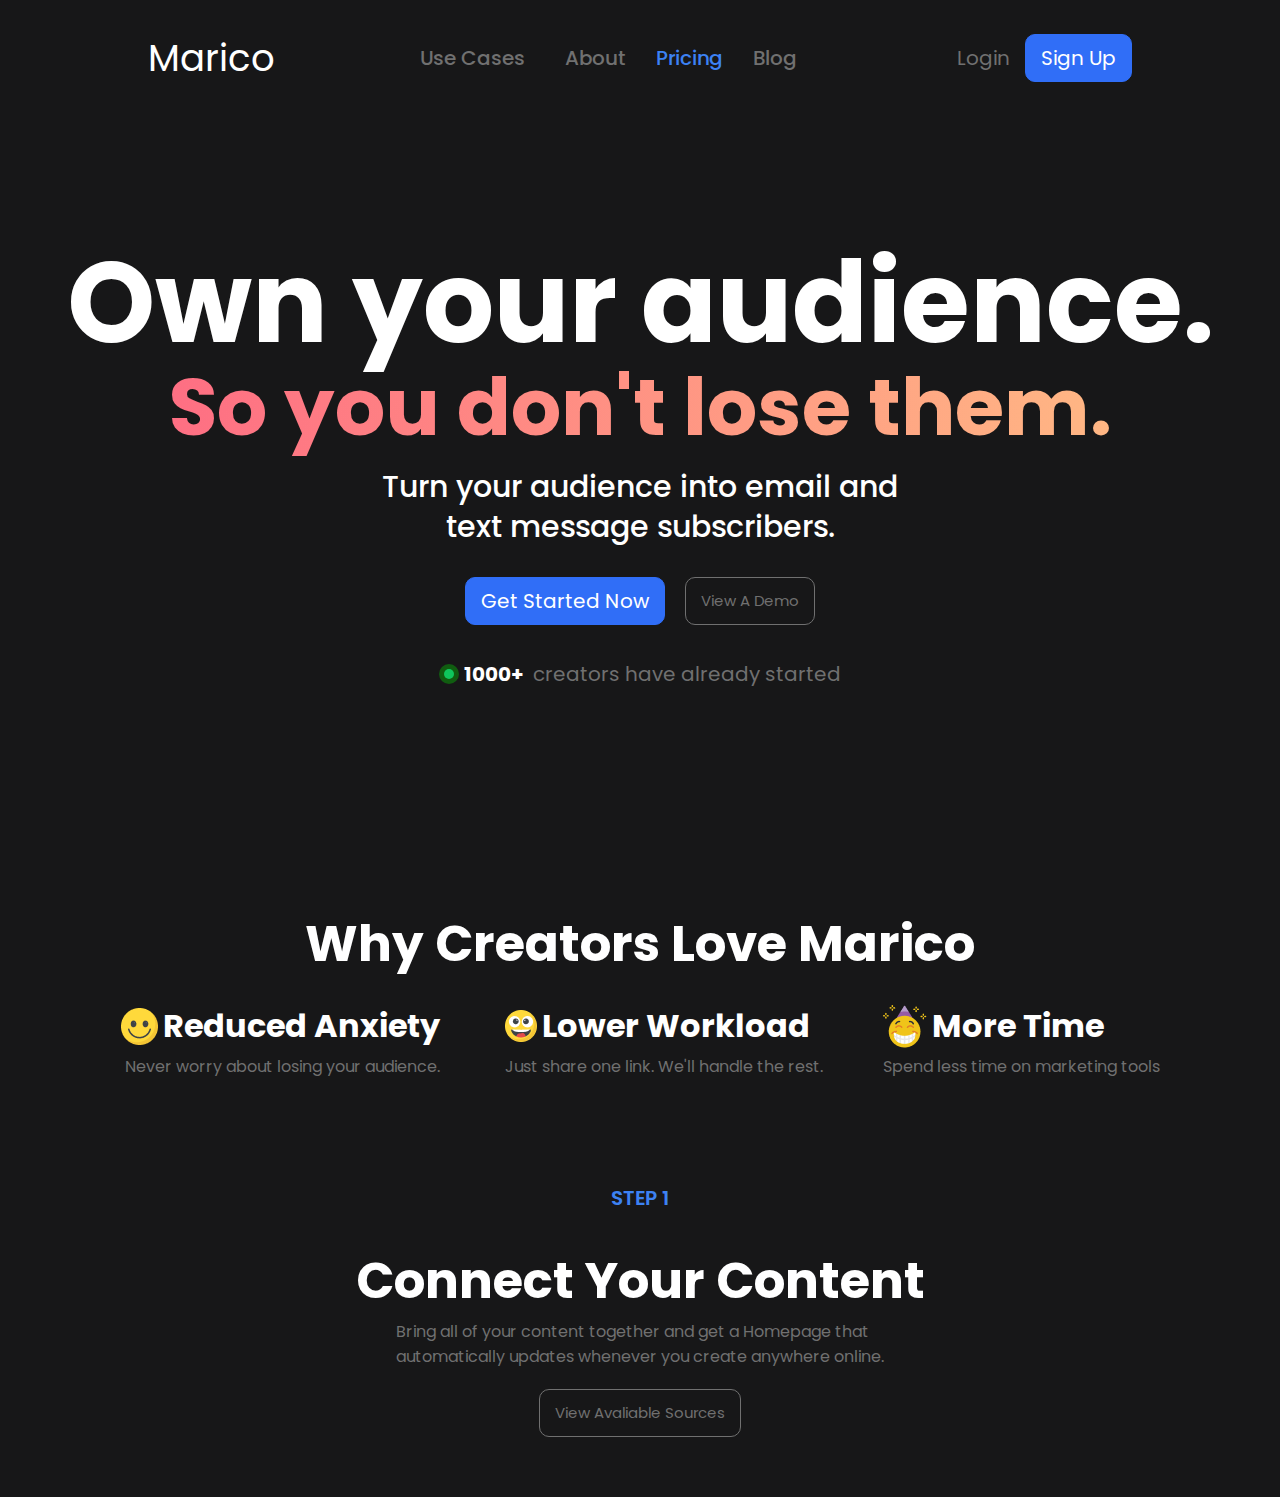
==== projects/marico/index.html @ 674b7838 "Add files via upload" ====
<!DOCTYPE html>
<html>
<head>
	<meta charset="utf-8">
	<meta name="viewport" content="width=device-width, initial-scale=1">
	<link rel="stylesheet" type="text/css" href="./style.css">
	<link rel="preconnect" href="https://fonts.googleapis.com">
<link rel="preconnect" href="https://fonts.gstatic.com" crossorigin>
<link href="https://fonts.googleapis.com/css2?family=Poppins:ital,wght@0,100;0,200;0,300;0,400;0,500;0,600;0,700;0,800;0,900;1,100;1,200;1,300;1,400;1,500;1,600;1,700;1,800;1,900&display=swap" rel="stylesheet">
<link rel="stylesheet" href="https://cdnjs.cloudflare.com/ajax/libs/font-awesome/6.5.1/css/all.min.css" integrity="sha512-DTOQO9RWCH3ppGqcWaEA1BIZOC6xxalwEsw9c2QQeAIftl+Vegovlnee1c9QX4TctnWMn13TZye+giMm8e2LwA==" crossorigin="anonymous" referrerpolicy="no-referrer" />
	<title>Marico WebPage</title>
</head>
<body>
<header class="navbar">
	<a class="logo" href="#">Marico</a>
	<ul class="menu">
		<li class="menu-item">
			<a class="menu-link" href="#">Use Cases</a>
			<i class="fa fa-chevron-down mx-1"></i>
		</li>
		<li class="menu-item">
			<a class="menu-link" href="#">About</a>
		</li>
		<li class="menu-item">
			<a class="menu-link active" href="#">Pricing</a>
		</li>
		<li class="menu-item">
			<a class="menu-link" href="#">Blog</a>
		</li>
	</ul>

	<div class="buttons">
		<button class="btn dark">Login</button>
		<button class="btn primary">Sign Up</button>
	</div>
</header>

<section class="hero-section">

	<div class="hero-headline">
	<h1 class="hero-text">Own your audience.</h1>
	<h2 class="hero-text">So you don't lose them.</h2>
    </div>

	<div>
		<p class="text-small">Turn your audience into email and<br>
text message subscribers.</p>
     
     <div class="buttons my-3">
     	<button class="btn mx-2 w-6 primary">Get Started Now</button>
     	<button class="btn btn-outline w-6 mx-2">View A Demo</button>
     </div>
     
	  <div class="icon-text">
	     <div class="round-parent">
	     	<div class="round-child"></div>
	     </div>
	     <p>
	     	<span class="bold mx-1">1000+</span>
	     	creators have already started
	     </p>

	  </div>

	</div>

</section>

<section class="section-2">
	<div class="text-healine">
		<h1>Why Creators Love Marico</h1>

		<div class="reasons">
		<div class="why-reasion">
			<div class="emoji-text">
			<img src="./images/Smile_emoji.png">
			<h1 class="mx-1">Reduced Anxiety</h1>
		    </div>
			<p>Never worry about losing your audience.</p>
		</div>
		<div class="why-reasion">
			<div class="emoji-text">
			<img src="./images/Happy_emoji.png">
			<h1 class="mx-1">Lower Workload</h1>
		    </div>
			<p>Just share one link. We'll handle the rest.</p>
		</div>
		<div class="why-reasion">
			<div class="emoji-text">
			<img src="./images/Party_emoji.png">
			<h1 class="mx-1"> More Time</h1>
		    </div>
			<p>Spend less time on marketing tools</p>
		</div>
	</div>

	</div>
</section>

<section class="step-1">
	<div class="text-healine">
		<p class="text-step">STEP 1</p>
		<h1>Connect Your Content</h1>
		<p class="text-gray">Bring all of your content together and get a Homepage that<br>automatically updates whenever you create anywhere online.</p>
		<button class="my-2 btn btn-outline">View Avaliable Sources</button>
	</div>

</section>
</body>
</html>
---- projects/marico/style.css ----
*{
	box-sizing: border-box;
	margin: 0;
	padding: 0;
	font-family: "Poppins", sans-serif;
}

body{
	background: #171718;
}

.navbar{
	width: 80%;
	margin: 5px 10%;
	display: flex;
	justify-content: space-between;
	align-items: center;
	padding: 25px 20px;
}

.logo{
	font-size: 37px;
	line-height: 56px;
	font-family: "Poppins",sans-serif;
	text-decoration: none;
	color: white;
}

.menu{
	list-style: none;
	display: flex;
	align-items: center;
	font-family: "Poppins", sans-serif;
}

.menu-item{
	display: flex;
	align-items: center;
	margin: auto 15px;
	color: #707070;
}

.menu-item > .menu-link{
	color: #707070;
	line-height: 30px;
	font-size: 20px;
	font-weight: 500;
	text-decoration: none;
}

.menu-item > .active{
	color: #3C82F4;
}

.mx-1{
	margin: auto 5px;
}

.mx-2{
	margin: auto 10px;
}

.w-6{
	width:652;
}


.buttons{
	display: flex;
	align-items: center;
	justify-content: center;
}

.btn{
	color: #707070;
	font-size: 20px;
	line-height: 30px;
	border-radius: 10px;
	cursor: pointer;
	padding: 8px  15px;
}

button.dark{
	background: transparent;
	border: none;
}

button.primary{
	color:white;
	background: #306EF7;
	border: 1px solid #306EF7;
}

.hero-section{
	width: 100%;
	height: 80vh;
	display: flex;
	flex-direction: column;
	justify-content: center;
	align-items: center;
}

.hero-headline{
	text-align: center;
}

h1.hero-text{
	font-size: 112px;
	color: white;
	font-weight: 700;
	line-height: 88px;

}

h2.hero-text{
	font-size: 80px;
	background: linear-gradient(90deg, #FE6783
, #FFBF84);
	background-clip: text;
	color: transparent;

}

.text-small{
	font-size: 30px;
	font-weight: 500;
	line-height: 40px;
	color: white;
	text-align: center;
}

.padding-2{
	padding: 8px  15px;
}

.btn-outline{
	border: 1px solid #707070;
	background: transparent;
	font-size: 15px;
	font-weight: 400;
}

.my-1{
   margin: 10px auto;
}


.my-2{
   margin: 20px auto;
}

.my-3{
   margin: 30px auto;
}

.round-parent{
	width: 20px;
	height: 20px;
	line-height: 28.6px;
	border-radius: 100%;
	background: rgba(0, 255, 0, 0.3);
	display: flex;
	justify-content: center;
	align-items: center;
}

.round-child{
	width: 10px;
	height: 10px;
	line-height: 28.6px;
	border-radius: 100%;
	background: #0FC65C;
}

.icon-text{
	display: flex;
	justify-content: center;
	align-items: center;
	color: #707070;
	font-size: 20px;
	line-height: 37px;
	font-weight: 400;

}

.bold{
  font-weight: 700;
  line-height: 38px;
  color: white;
}

.text-healine{
	display: flex;
	flex-direction: column;
	justify-content: center;
	align-items: center;
	margin: 40px auto;
}


.text-healine > h1{
	margin-top:30px ;
    font-size: 50px;
    color: white;
}

.reasons{
	display: flex;
	justify-content: center;
	align-items: center;
	margin-top: 20px;
	color: white;
}

.why-reasion{
   margin: auto 30px;
   text-align: center;
}

.why-reasion > h1{
   font-size: 25px;
   font-weight: 600;
   line-height: 52px;
}

.why-reasion > p{
	color: #707070;
	line-height: 33px;
	font-weight: 400;
	font-size: 16px;
}


.emoji-text{
	display: flex;
	align-items: center;
}

.step-1{
	margin-top: 100px;
}

.text-step{
	font-size: 20px;
	font-weight: 600;
	color: #3D82F2;
}

.text-gray{
	color: #707070;
}
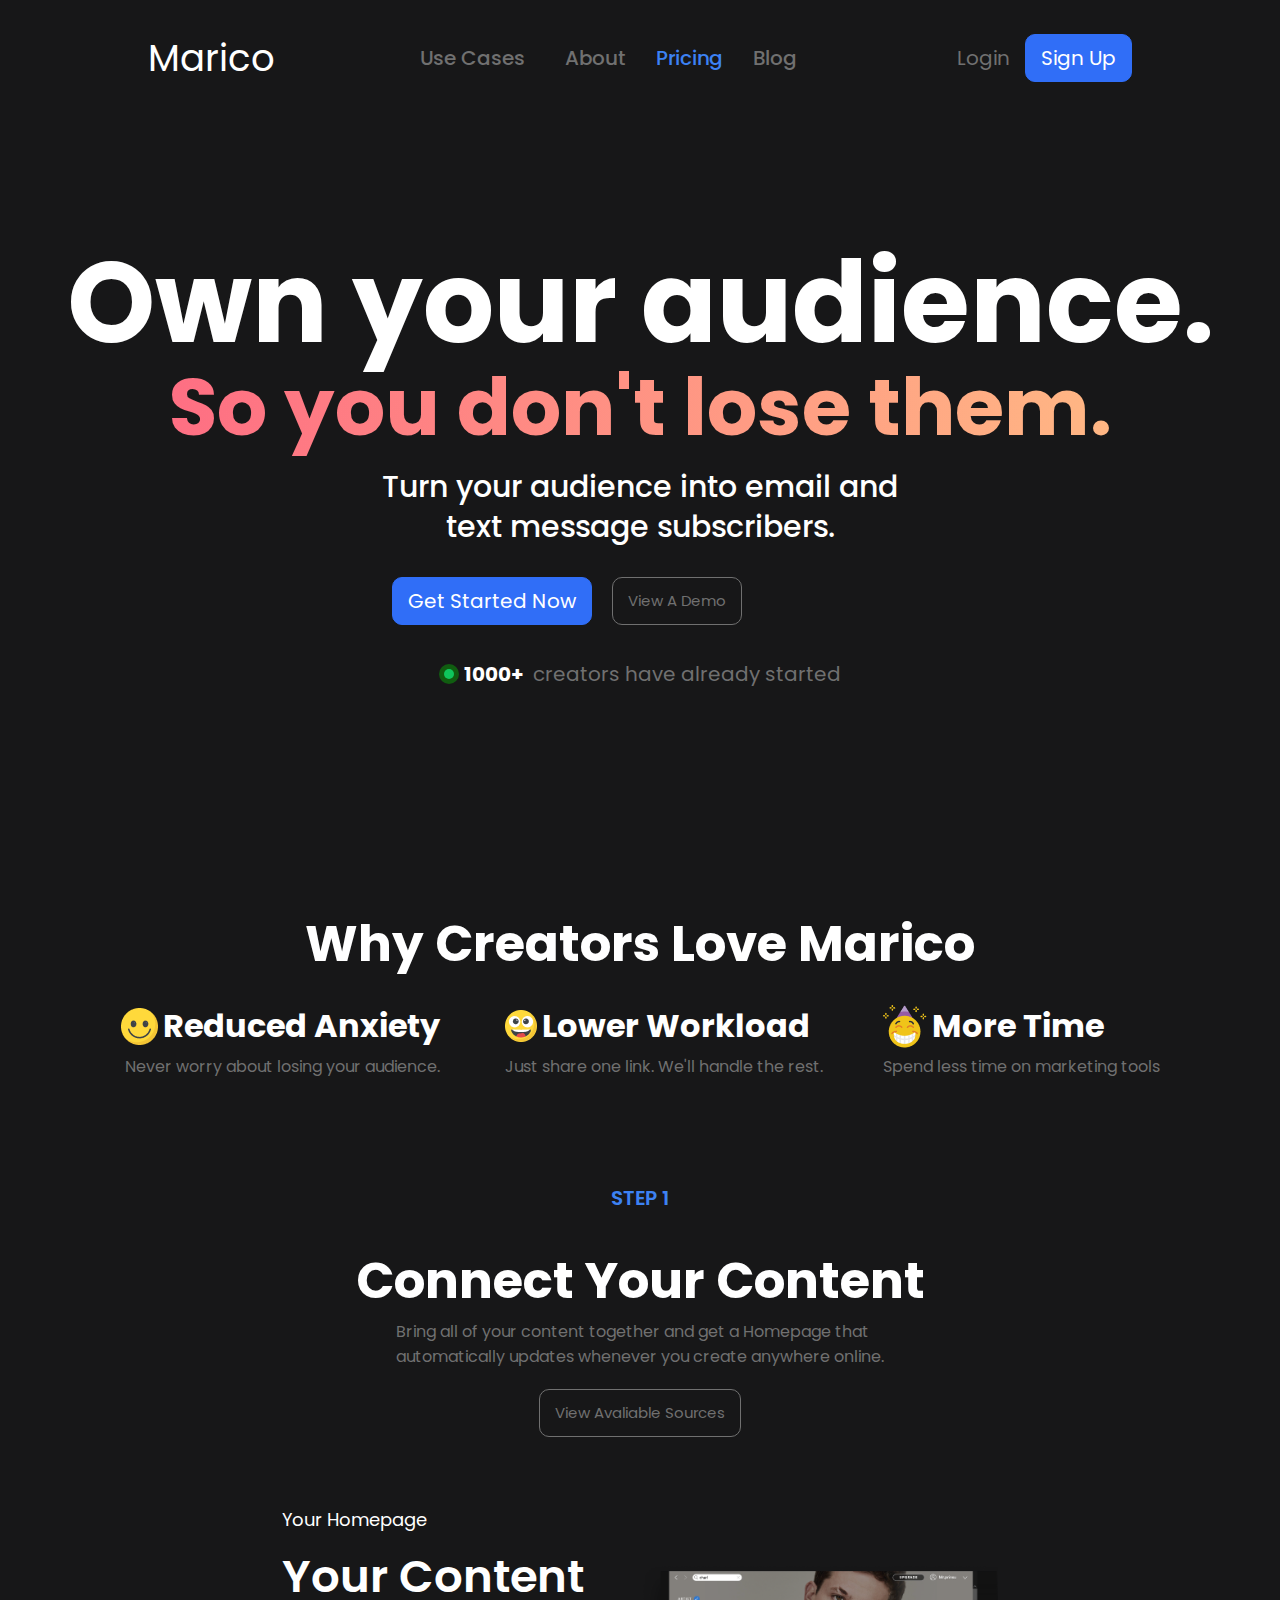
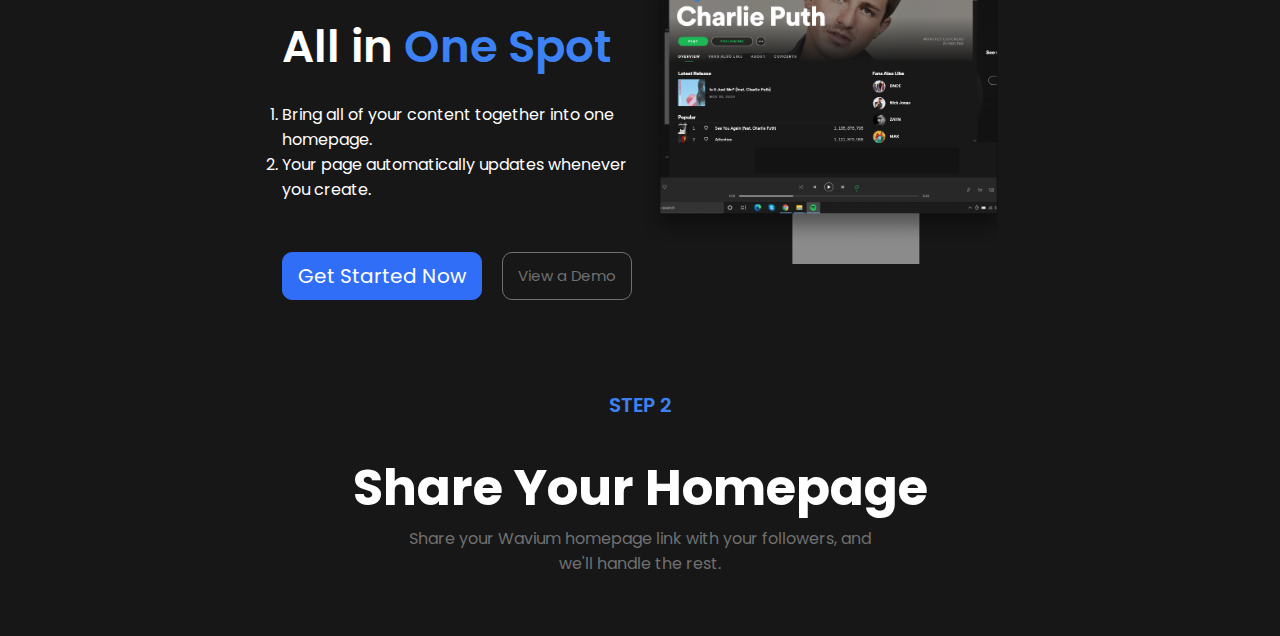
==== commit 49a9ecc8: "Update index.html" ====
--- a/projects/marico/index.html
+++ b/projects/marico/index.html
@@ -106,5 +106,42 @@
 	</div>
 
 </section>
+
+<section class="step-2">
+	
+	<div class="col">
+		<p class="home-text">Your Homepage</p>
+		<div class="text-box">
+			<h1 class="content">
+				Your Content
+			</h1>
+			<h1 class="content">All in <span class="text-blue">One Spot</span></h1>
+		</div>
+		<ol class="list">
+			<li>Bring all of your content together into one homepage.</li>
+			<li>Your page automatically updates whenever you create.</li>
+		</ol>
+
+		<div class="buttons my-3">
+			<button class="btn primary mr-1">Get Started Now</button>
+			<button class="btn btn-outline ml-1">View a Demo</button>
+		</div>
+
+	</div>
+
+	<div class="col">
+		<img src="./images/Screen.png">
+	</div>
+
+</section>
+
+<section class="step-2 my-3">
+	<div class="text-healine">
+		<p class="text-step">STEP 2</p>
+		<h1>Share Your Homepage</h1>
+		<p class="text-gray text-center">Share your Wavium homepage link with your followers, and <br>we'll handle the rest.</p>
+	</div>
+</section>
+
 </body>
-</html>+</html>
--- a/projects/marico/style.css
+++ b/projects/marico/style.css
@@ -68,7 +68,6 @@
 .buttons{
 	display: flex;
 	align-items: center;
-	justify-content: center;
 }
 
 .btn{
@@ -141,16 +140,16 @@
 }
 
 .my-1{
-   margin: 10px auto;
+   margin: 10px 0;
 }
 
 
 .my-2{
-   margin: 20px auto;
+   margin: 20px 0;
 }
 
 .my-3{
-   margin: 30px auto;
+   margin: 30px 0;
 }
 
 .round-parent{
@@ -248,4 +247,75 @@
 
 .text-gray{
 	color: #707070;
-}+}
+
+.step-2{
+	width: 80%;
+	margin: 20px 10%;
+	display: flex;
+	justify-content: center;
+	align-items: center;
+}
+
+.col{
+	width: 35%;
+	display: flex;
+	flex-direction: column;
+	justify-content: center;
+}
+
+.home-text{
+	color: white;
+	font-size: 18px;
+	line-height: 45px;
+	font-weight: thin;
+}
+
+.text-box{
+	color: white;
+	line-height: 40px;
+	padding: 30px auto;
+}
+
+.content{
+	font-size: 45px;
+	font-weight: 600;
+	line-height: 70px;
+}
+
+.text-blue{
+	color: #3C82F4;
+}
+
+.list{
+	color: white;
+	margin: 20px 0;
+}
+
+li::marker{
+  background: #2D2D2D;
+  width: 10px;
+  height: 10px;
+  border: none;
+  border-radius: 100%;
+}
+
+.mr-1{
+	margin-right: 10px;
+}
+
+.ml-1{
+	margin-left: 10px;
+}
+
+.line-h-3{
+	line-height: 30px;
+}
+
+.my-4{
+	margin: 40px 0;
+}
+
+.text-center{
+	text-align: center;
+}
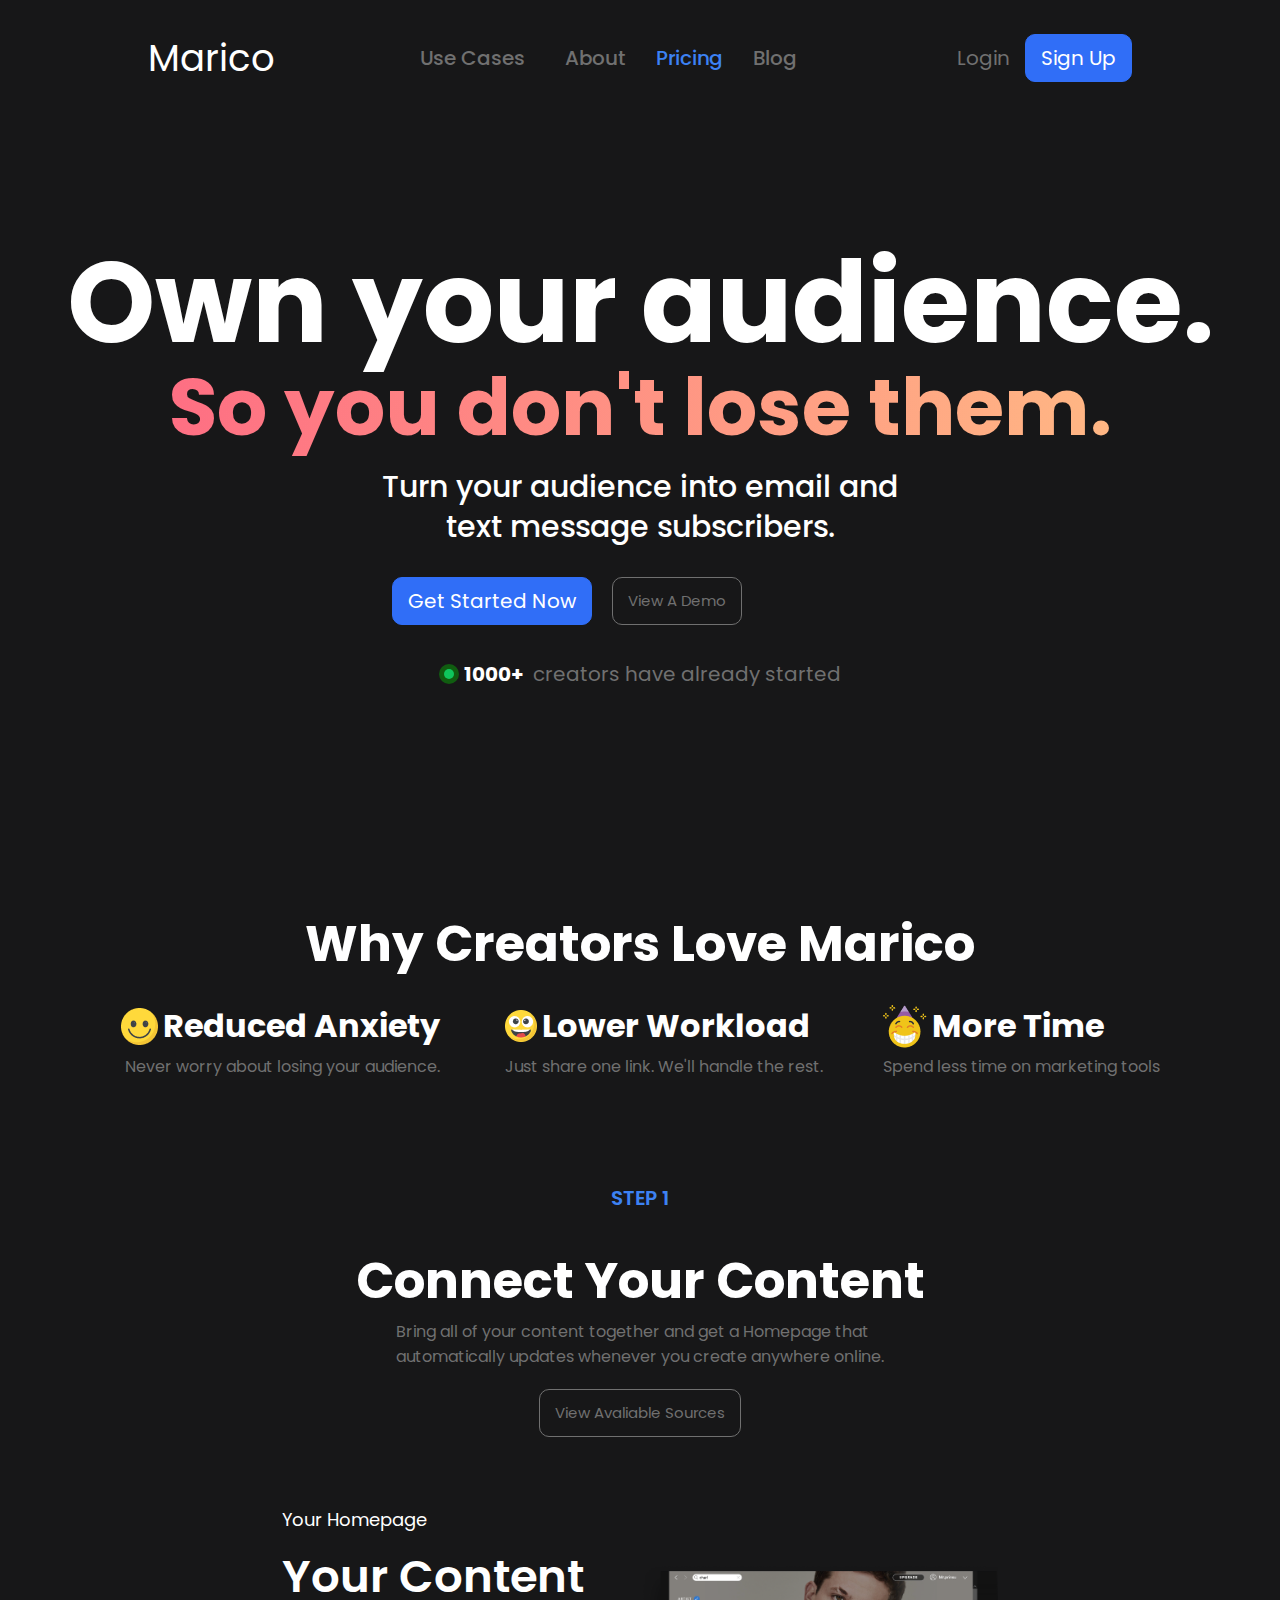
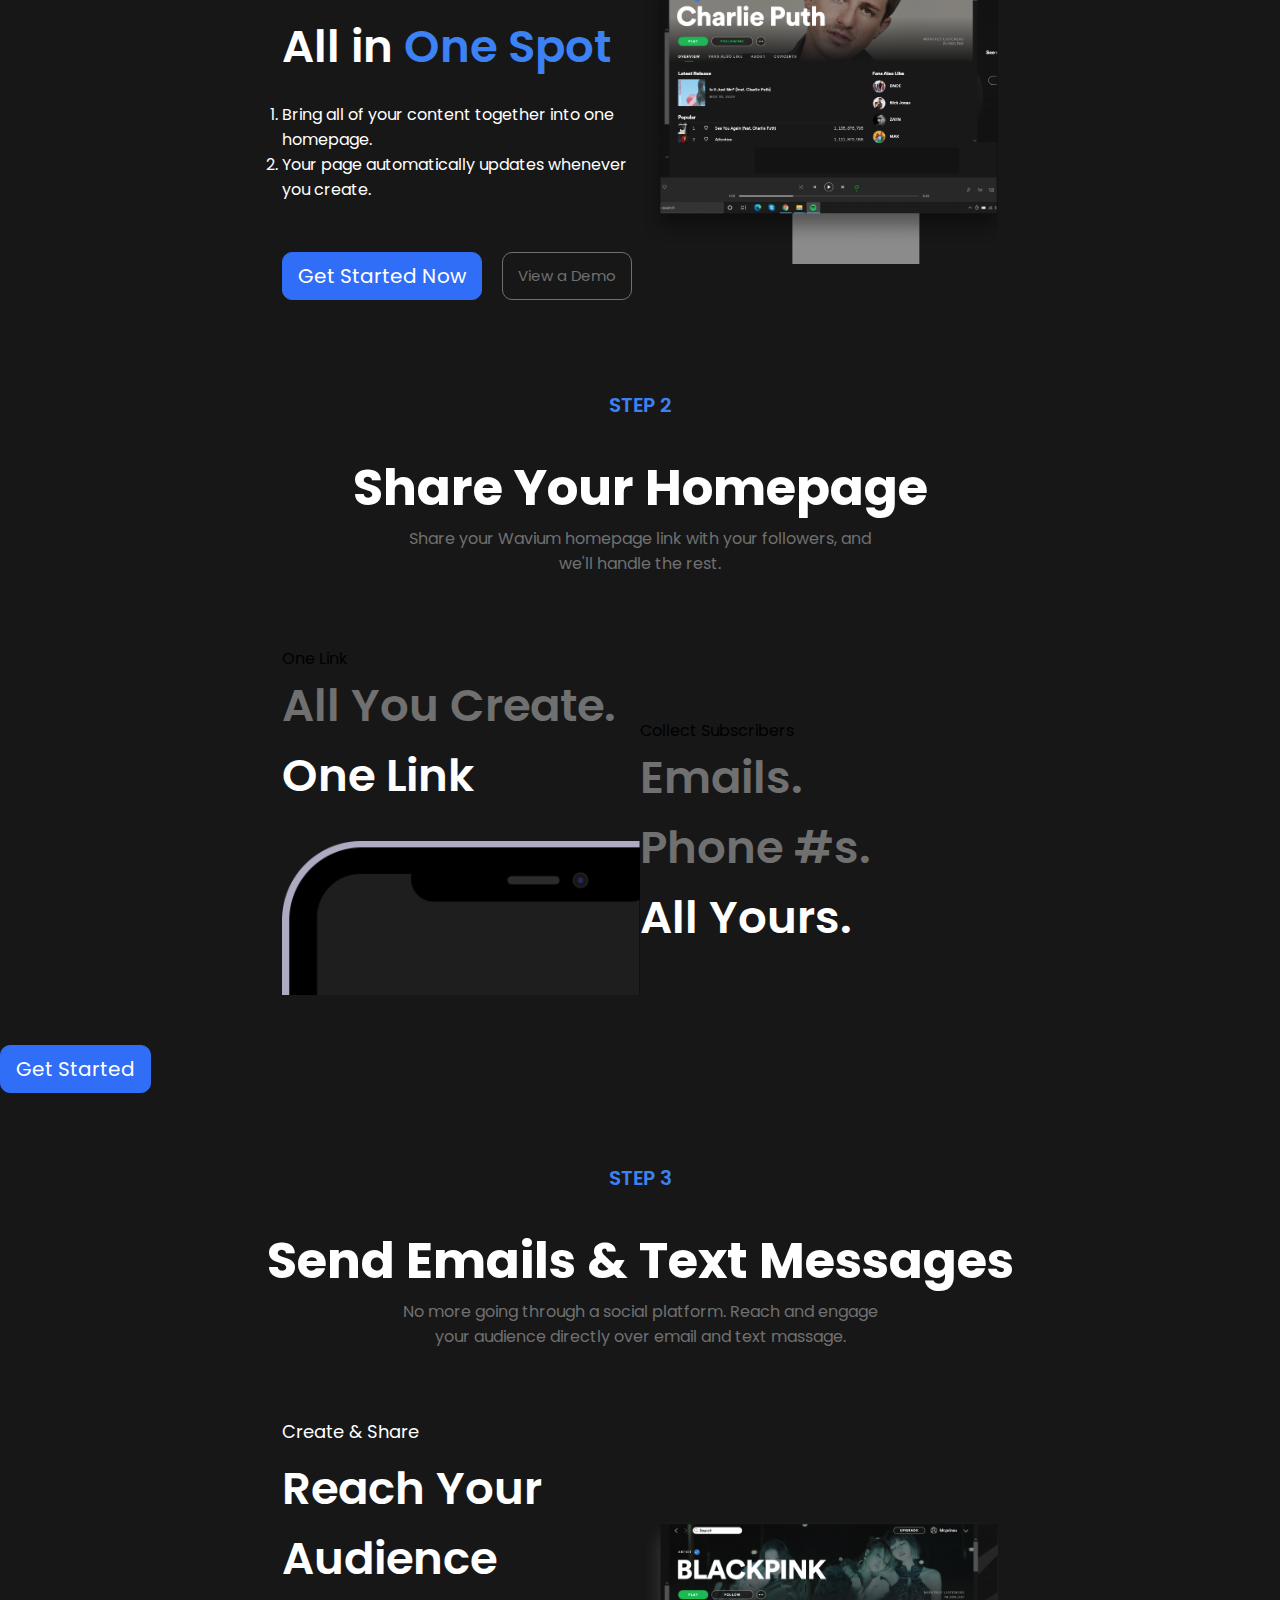
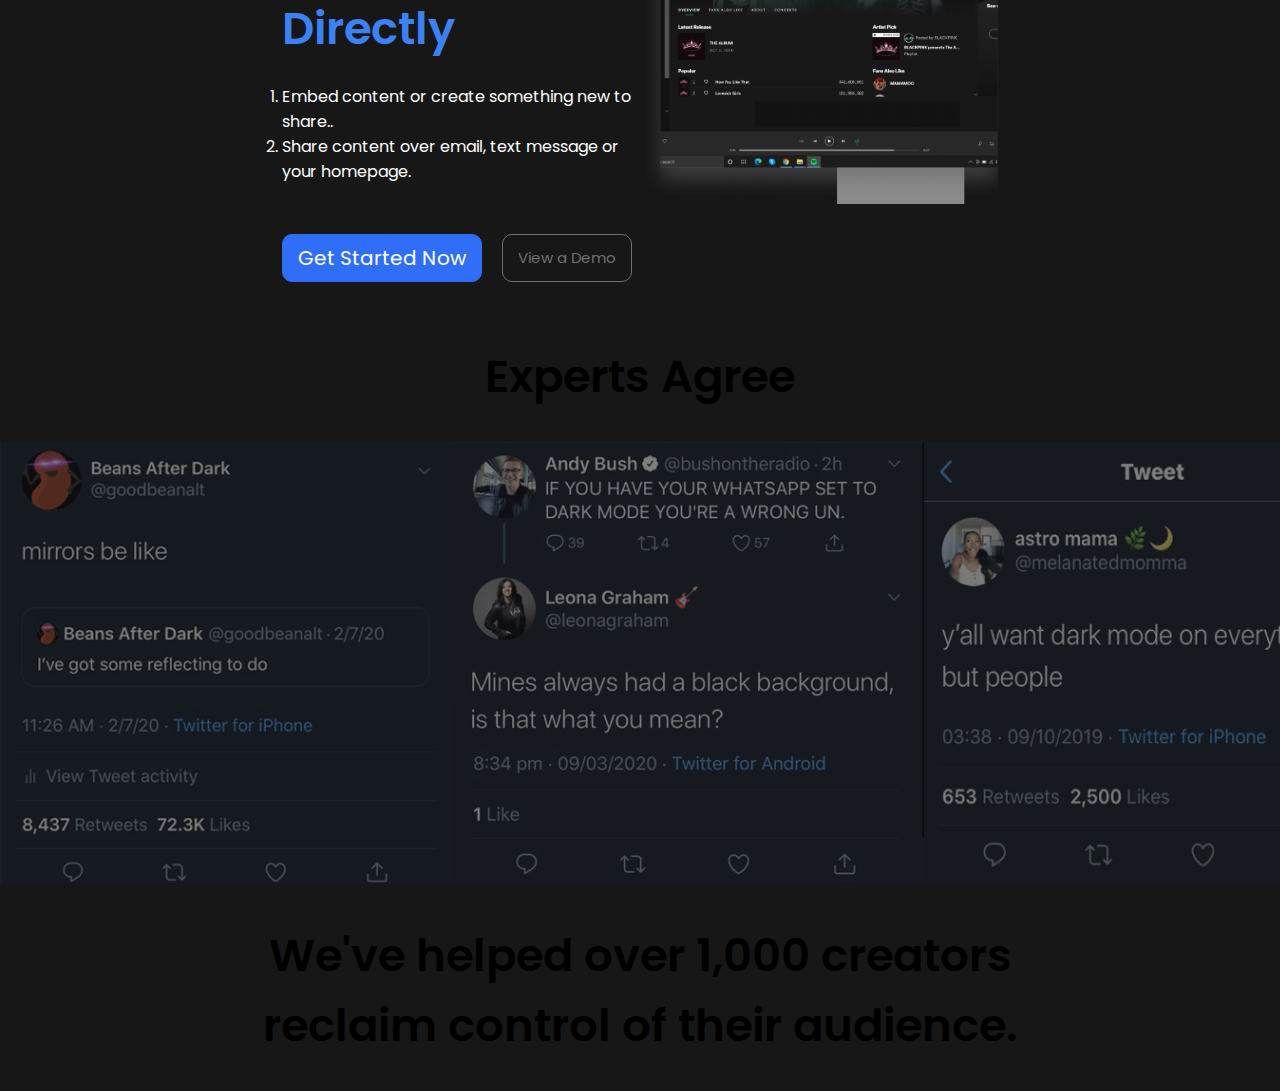
==== commit f1542227: "Update index.html" ====
--- a/projects/marico/index.html
+++ b/projects/marico/index.html
@@ -143,5 +143,81 @@
 	</div>
 </section>
 
+<section class="my-3" style="display: block;">
+	<div class="step-2">
+	<div class="col">
+		<p class="text-green">One Link</p>
+		<div class="text-box">
+			<h1 class="content text-gray">
+				All You Create.
+			</h1>
+			<h1 class="content">One Link</h1>
+		</div>
+		<img src="./images/Mobile_body.png" class="my-3">
+	</div>
+	<div class="col">
+		<p class="text-green">Collect Subscribers</p>
+		<div class="text-box">
+			<h1 class="content text-gray">
+				Emails.<br>
+				Phone #s.
+			</h1>
+			<h1 class="content">All Yours.</h1>
+		</div>
+	</div>
+	</div>
+	<div class="my-2 flex justify-center">
+			<button class="btn primary">Get Started</button>
+	</div>
+
+</section>
+<section class="step-2 my-3">
+	<div class="text-healine">
+		<p class="text-step">STEP 3</p>
+		<h1>Send Emails & Text Messages</h1>
+		<p class="text-gray text-center">No more going through a social platform. Reach and engage<br>
+		your audience directly over email and text massage.</p>
+	</div>
+</section>
+
+
+<section class="step-2">
+	
+	<div class="col">
+		<p class="home-text">Create & Share</p>
+		<div class="text-box">
+			<h1 class="content">
+				Reach Your
+			</h1>
+			<h1 class="content">Audience <span class="text-blue">Directly</span></h1>
+		</div>
+		<ol class="list">
+			<li>Embed content or create something new to share..</li>
+			<li>Share content over email, text message or your homepage.</li>
+		</ol>
+
+		<div class="buttons my-3">
+			<button class="btn primary mr-1">Get Started Now</button>
+			<button class="btn btn-outline ml-1">View a Demo</button>
+		</div>
+
+	</div>
+
+	<div class="col">
+		<img src="./images/Screen_2.png">
+	</div>
+
+</section>
+
+<section class="my-3">
+<h1 class="content text-white text-center">Experts Agree</h1>
+<img src="./images/Image.png" class="w-100" style="margin-top: 30px;">
+</section>
+
+<section class="my-3 audience flex items-center justify-center">
+	<h1 class="content text-white text-center">
+	We've helped over 1,000 creators <br>
+	reclaim control of their audience.</h1>
+	</section>
 </body>
 </html>
